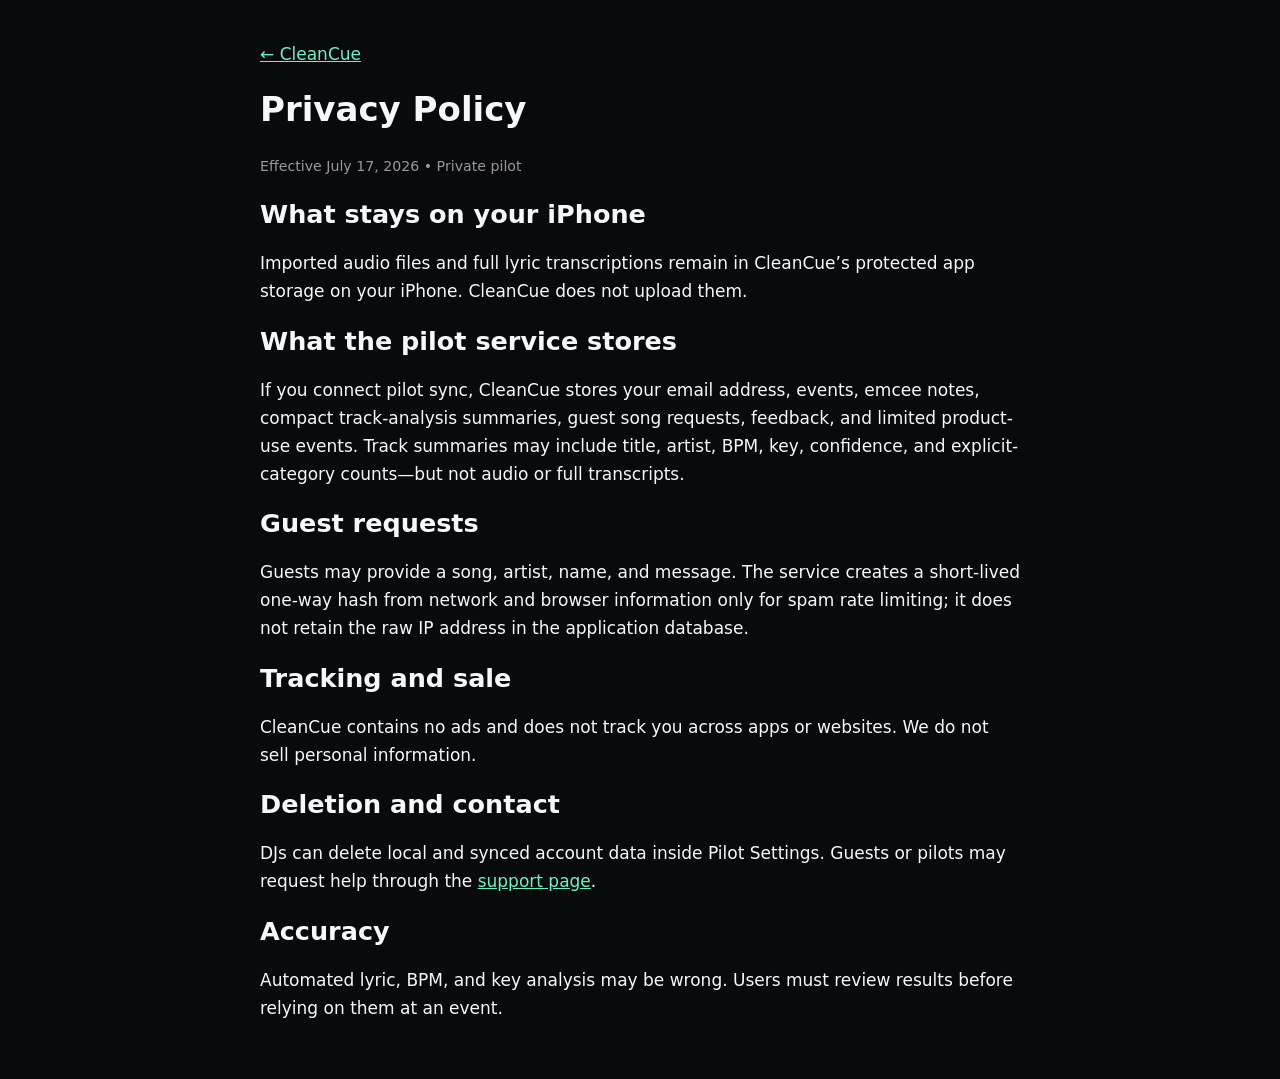
==== privacy.html @ ea178cd6 "Deploy CleanCue guest pilot" ====
<!doctype html><html lang="en"><head><meta charset="utf-8"><meta name="viewport" content="width=device-width,initial-scale=1"><meta name="theme-color" content="#090a0d"><title>Privacy • CleanCue</title><style>body{max-width:760px;margin:auto;padding:40px 22px;background:#090a0d;color:#f7f8fa;font:17px/1.65 system-ui}a{color:#6ef2c0}h1,h2{line-height:1.1}small{color:#999}</style></head><body><a href="./">← CleanCue</a><h1>Privacy Policy</h1><small>Effective July 17, 2026 • Private pilot</small><h2>What stays on your iPhone</h2><p>Imported audio files and full lyric transcriptions remain in CleanCue’s protected app storage on your iPhone. CleanCue does not upload them.</p><h2>What the pilot service stores</h2><p>If you connect pilot sync, CleanCue stores your email address, events, emcee notes, compact track-analysis summaries, guest song requests, feedback, and limited product-use events. Track summaries may include title, artist, BPM, key, confidence, and explicit-category counts—but not audio or full transcripts.</p><h2>Guest requests</h2><p>Guests may provide a song, artist, name, and message. The service creates a short-lived one-way hash from network and browser information only for spam rate limiting; it does not retain the raw IP address in the application database.</p><h2>Tracking and sale</h2><p>CleanCue contains no ads and does not track you across apps or websites. We do not sell personal information.</p><h2>Deletion and contact</h2><p>DJs can delete local and synced account data inside Pilot Settings. Guests or pilots may request help through the <a href="support.html">support page</a>.</p><h2>Accuracy</h2><p>Automated lyric, BPM, and key analysis may be wrong. Users must review results before relying on them at an event.</p></body></html>
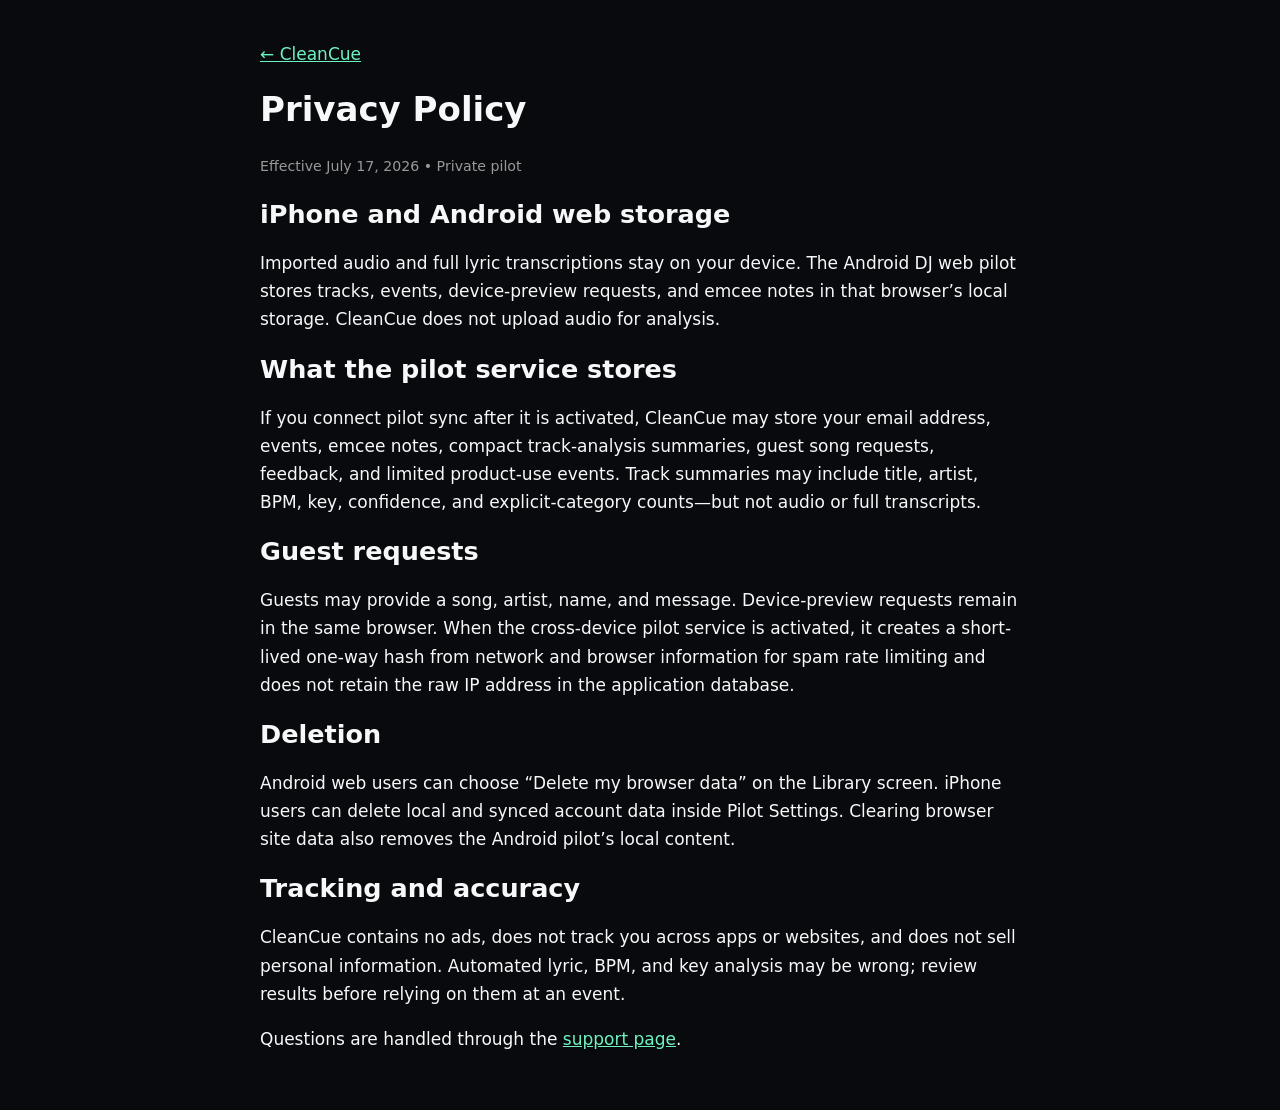
==== commit c827d599: "Launch Android DJ pilot PWA" ====
--- a/privacy.html
+++ b/privacy.html
@@ -1,2 +1,9 @@
-<!doctype html><html lang="en"><head><meta charset="utf-8"><meta name="viewport" content="width=device-width,initial-scale=1"><meta name="theme-color" content="#090a0d"><title>Privacy • CleanCue</title><style>body{max-width:760px;margin:auto;padding:40px 22px;background:#090a0d;color:#f7f8fa;font:17px/1.65 system-ui}a{color:#6ef2c0}h1,h2{line-height:1.1}small{color:#999}</style></head><body><a href="./">← CleanCue</a><h1>Privacy Policy</h1><small>Effective July 17, 2026 • Private pilot</small><h2>What stays on your iPhone</h2><p>Imported audio files and full lyric transcriptions remain in CleanCue’s protected app storage on your iPhone. CleanCue does not upload them.</p><h2>What the pilot service stores</h2><p>If you connect pilot sync, CleanCue stores your email address, events, emcee notes, compact track-analysis summaries, guest song requests, feedback, and limited product-use events. Track summaries may include title, artist, BPM, key, confidence, and explicit-category counts—but not audio or full transcripts.</p><h2>Guest requests</h2><p>Guests may provide a song, artist, name, and message. The service creates a short-lived one-way hash from network and browser information only for spam rate limiting; it does not retain the raw IP address in the application database.</p><h2>Tracking and sale</h2><p>CleanCue contains no ads and does not track you across apps or websites. We do not sell personal information.</p><h2>Deletion and contact</h2><p>DJs can delete local and synced account data inside Pilot Settings. Guests or pilots may request help through the <a href="support.html">support page</a>.</p><h2>Accuracy</h2><p>Automated lyric, BPM, and key analysis may be wrong. Users must review results before relying on them at an event.</p></body></html>
-
+<!doctype html>
+<html lang="en"><head><meta charset="utf-8"><meta name="viewport" content="width=device-width,initial-scale=1"><meta name="theme-color" content="#090a0d"><title>Privacy • CleanCue</title><style>body{max-width:760px;margin:auto;padding:40px 22px;background:#090a0d;color:#f7f8fa;font:17px/1.65 system-ui}a{color:#6ef2c0}h1,h2{line-height:1.1}small{color:#999}</style></head>
+<body><a href="./">← CleanCue</a><h1>Privacy Policy</h1><small>Effective July 17, 2026 • Private pilot</small>
+<h2>iPhone and Android web storage</h2><p>Imported audio and full lyric transcriptions stay on your device. The Android DJ web pilot stores tracks, events, device-preview requests, and emcee notes in that browser’s local storage. CleanCue does not upload audio for analysis.</p>
+<h2>What the pilot service stores</h2><p>If you connect pilot sync after it is activated, CleanCue may store your email address, events, emcee notes, compact track-analysis summaries, guest song requests, feedback, and limited product-use events. Track summaries may include title, artist, BPM, key, confidence, and explicit-category counts—but not audio or full transcripts.</p>
+<h2>Guest requests</h2><p>Guests may provide a song, artist, name, and message. Device-preview requests remain in the same browser. When the cross-device pilot service is activated, it creates a short-lived one-way hash from network and browser information for spam rate limiting and does not retain the raw IP address in the application database.</p>
+<h2>Deletion</h2><p>Android web users can choose “Delete my browser data” on the Library screen. iPhone users can delete local and synced account data inside Pilot Settings. Clearing browser site data also removes the Android pilot’s local content.</p>
+<h2>Tracking and accuracy</h2><p>CleanCue contains no ads, does not track you across apps or websites, and does not sell personal information. Automated lyric, BPM, and key analysis may be wrong; review results before relying on them at an event.</p>
+<p>Questions are handled through the <a href="support.html">support page</a>.</p></body></html>
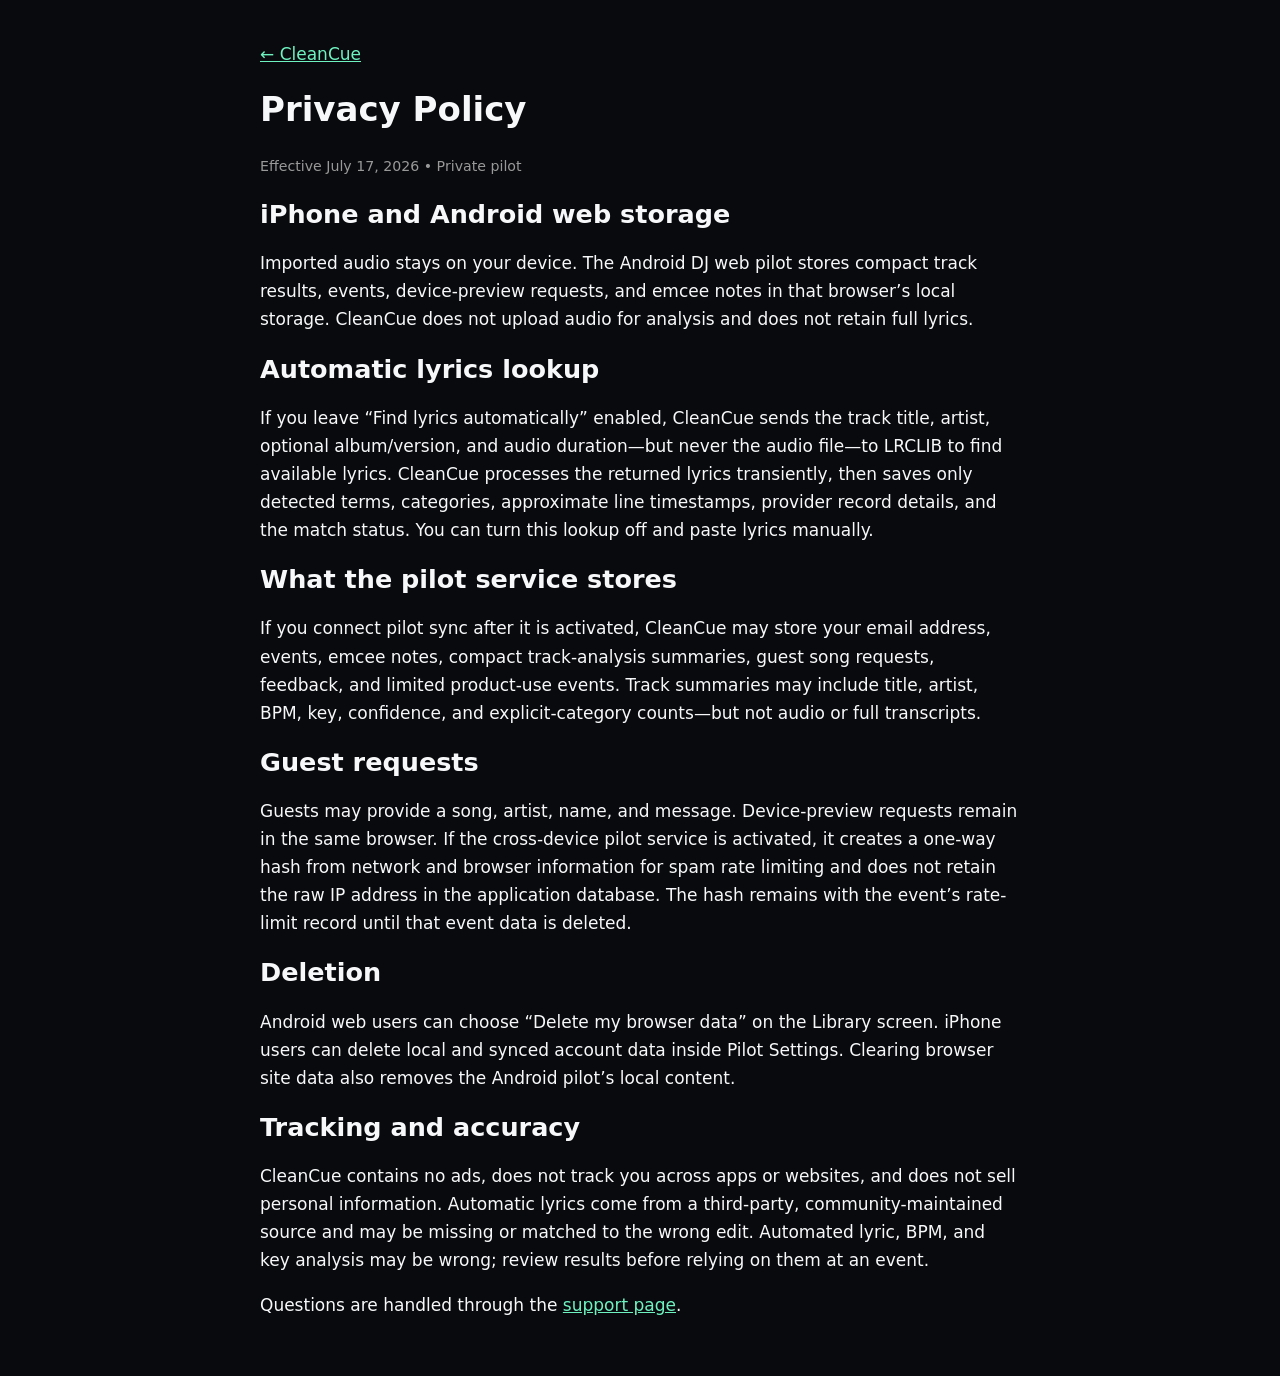
==== commit 06c0ae5c: "Ship automatic lyrics DJ workflow" ====
--- a/privacy.html
+++ b/privacy.html
@@ -1,9 +1,10 @@
 <!doctype html>
 <html lang="en"><head><meta charset="utf-8"><meta name="viewport" content="width=device-width,initial-scale=1"><meta name="theme-color" content="#090a0d"><title>Privacy • CleanCue</title><style>body{max-width:760px;margin:auto;padding:40px 22px;background:#090a0d;color:#f7f8fa;font:17px/1.65 system-ui}a{color:#6ef2c0}h1,h2{line-height:1.1}small{color:#999}</style></head>
 <body><a href="./">← CleanCue</a><h1>Privacy Policy</h1><small>Effective July 17, 2026 • Private pilot</small>
-<h2>iPhone and Android web storage</h2><p>Imported audio and full lyric transcriptions stay on your device. The Android DJ web pilot stores tracks, events, device-preview requests, and emcee notes in that browser’s local storage. CleanCue does not upload audio for analysis.</p>
+<h2>iPhone and Android web storage</h2><p>Imported audio stays on your device. The Android DJ web pilot stores compact track results, events, device-preview requests, and emcee notes in that browser’s local storage. CleanCue does not upload audio for analysis and does not retain full lyrics.</p>
+<h2>Automatic lyrics lookup</h2><p>If you leave “Find lyrics automatically” enabled, CleanCue sends the track title, artist, optional album/version, and audio duration—but never the audio file—to LRCLIB to find available lyrics. CleanCue processes the returned lyrics transiently, then saves only detected terms, categories, approximate line timestamps, provider record details, and the match status. You can turn this lookup off and paste lyrics manually.</p>
 <h2>What the pilot service stores</h2><p>If you connect pilot sync after it is activated, CleanCue may store your email address, events, emcee notes, compact track-analysis summaries, guest song requests, feedback, and limited product-use events. Track summaries may include title, artist, BPM, key, confidence, and explicit-category counts—but not audio or full transcripts.</p>
-<h2>Guest requests</h2><p>Guests may provide a song, artist, name, and message. Device-preview requests remain in the same browser. When the cross-device pilot service is activated, it creates a short-lived one-way hash from network and browser information for spam rate limiting and does not retain the raw IP address in the application database.</p>
+<h2>Guest requests</h2><p>Guests may provide a song, artist, name, and message. Device-preview requests remain in the same browser. If the cross-device pilot service is activated, it creates a one-way hash from network and browser information for spam rate limiting and does not retain the raw IP address in the application database. The hash remains with the event’s rate-limit record until that event data is deleted.</p>
 <h2>Deletion</h2><p>Android web users can choose “Delete my browser data” on the Library screen. iPhone users can delete local and synced account data inside Pilot Settings. Clearing browser site data also removes the Android pilot’s local content.</p>
-<h2>Tracking and accuracy</h2><p>CleanCue contains no ads, does not track you across apps or websites, and does not sell personal information. Automated lyric, BPM, and key analysis may be wrong; review results before relying on them at an event.</p>
+<h2>Tracking and accuracy</h2><p>CleanCue contains no ads, does not track you across apps or websites, and does not sell personal information. Automatic lyrics come from a third-party, community-maintained source and may be missing or matched to the wrong edit. Automated lyric, BPM, and key analysis may be wrong; review results before relying on them at an event.</p>
 <p>Questions are handled through the <a href="support.html">support page</a>.</p></body></html>
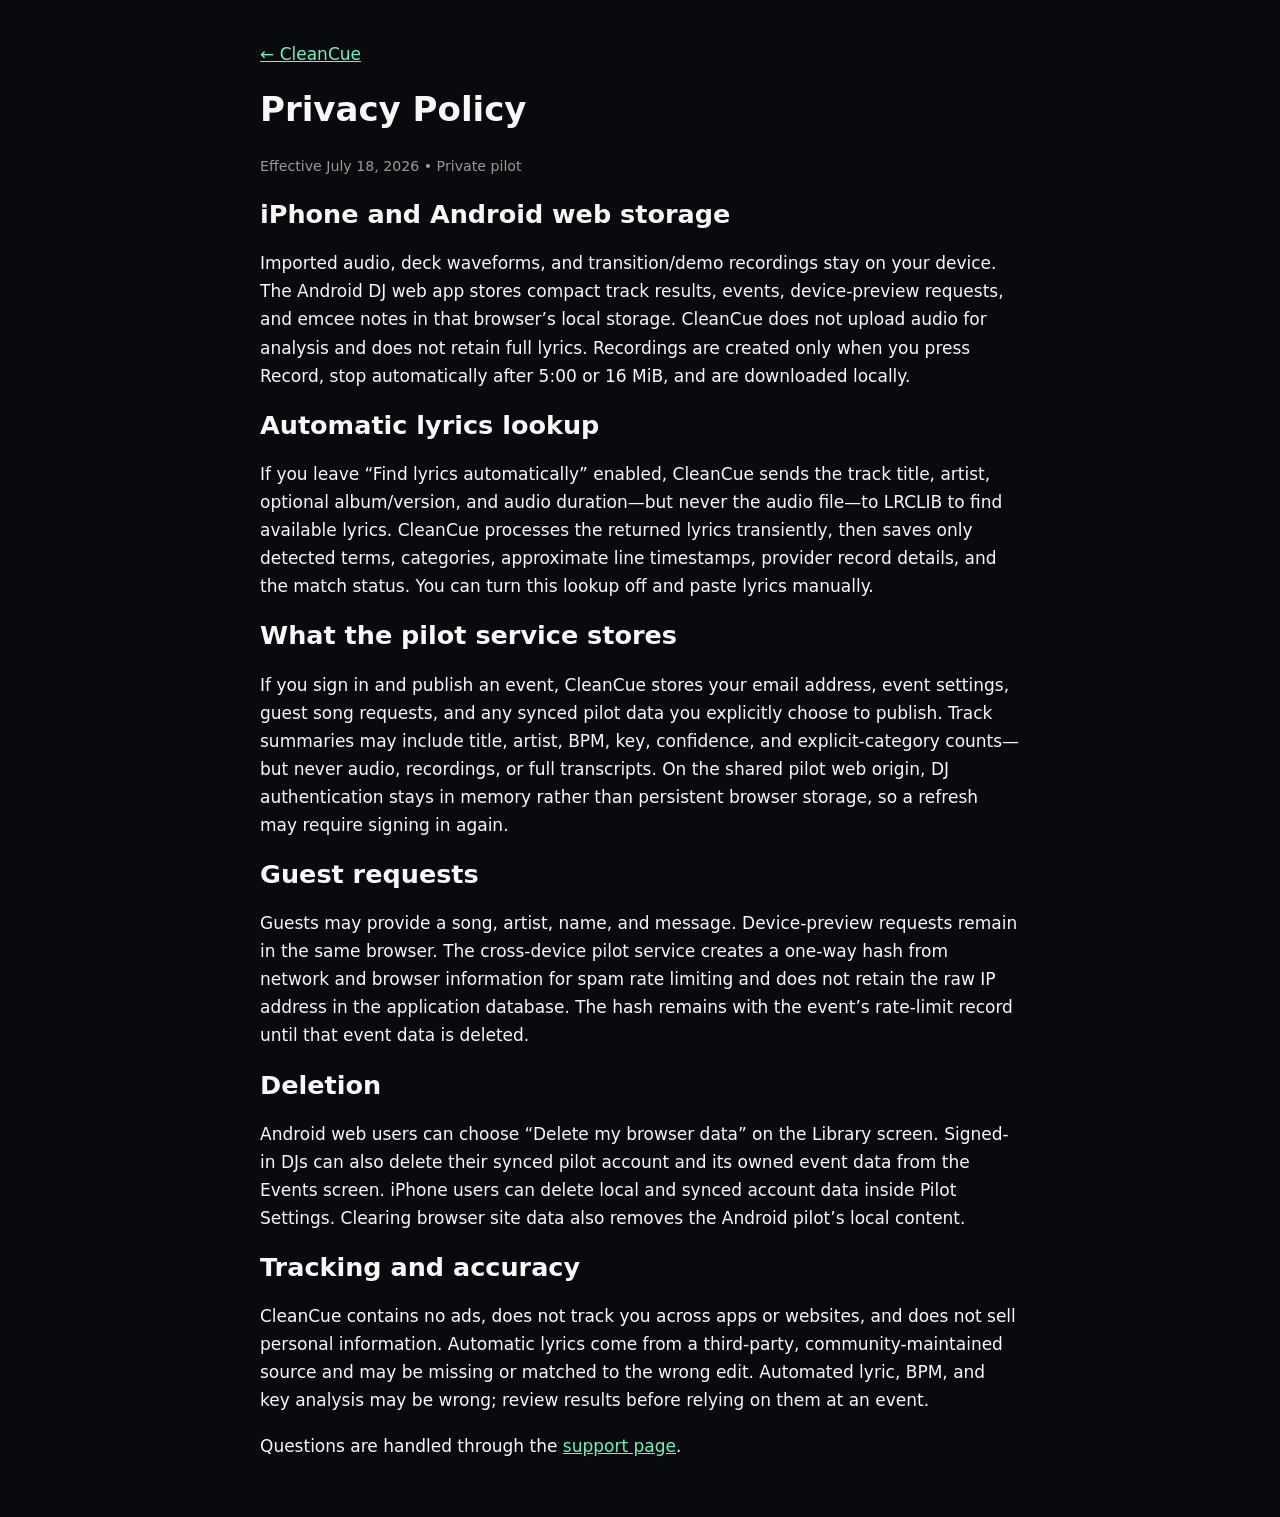
==== commit 7093770d: "Launch live two-deck DJ console" ====
--- a/privacy.html
+++ b/privacy.html
@@ -1,10 +1,10 @@
 <!doctype html>
 <html lang="en"><head><meta charset="utf-8"><meta name="viewport" content="width=device-width,initial-scale=1"><meta name="theme-color" content="#090a0d"><title>Privacy • CleanCue</title><style>body{max-width:760px;margin:auto;padding:40px 22px;background:#090a0d;color:#f7f8fa;font:17px/1.65 system-ui}a{color:#6ef2c0}h1,h2{line-height:1.1}small{color:#999}</style></head>
-<body><a href="./">← CleanCue</a><h1>Privacy Policy</h1><small>Effective July 17, 2026 • Private pilot</small>
-<h2>iPhone and Android web storage</h2><p>Imported audio stays on your device. The Android DJ web pilot stores compact track results, events, device-preview requests, and emcee notes in that browser’s local storage. CleanCue does not upload audio for analysis and does not retain full lyrics.</p>
+<body><a href="./">← CleanCue</a><h1>Privacy Policy</h1><small>Effective July 18, 2026 • Private pilot</small>
+<h2>iPhone and Android web storage</h2><p>Imported audio, deck waveforms, and transition/demo recordings stay on your device. The Android DJ web app stores compact track results, events, device-preview requests, and emcee notes in that browser’s local storage. CleanCue does not upload audio for analysis and does not retain full lyrics. Recordings are created only when you press Record, stop automatically after 5:00 or 16 MiB, and are downloaded locally.</p>
 <h2>Automatic lyrics lookup</h2><p>If you leave “Find lyrics automatically” enabled, CleanCue sends the track title, artist, optional album/version, and audio duration—but never the audio file—to LRCLIB to find available lyrics. CleanCue processes the returned lyrics transiently, then saves only detected terms, categories, approximate line timestamps, provider record details, and the match status. You can turn this lookup off and paste lyrics manually.</p>
-<h2>What the pilot service stores</h2><p>If you connect pilot sync after it is activated, CleanCue may store your email address, events, emcee notes, compact track-analysis summaries, guest song requests, feedback, and limited product-use events. Track summaries may include title, artist, BPM, key, confidence, and explicit-category counts—but not audio or full transcripts.</p>
-<h2>Guest requests</h2><p>Guests may provide a song, artist, name, and message. Device-preview requests remain in the same browser. If the cross-device pilot service is activated, it creates a one-way hash from network and browser information for spam rate limiting and does not retain the raw IP address in the application database. The hash remains with the event’s rate-limit record until that event data is deleted.</p>
-<h2>Deletion</h2><p>Android web users can choose “Delete my browser data” on the Library screen. iPhone users can delete local and synced account data inside Pilot Settings. Clearing browser site data also removes the Android pilot’s local content.</p>
+<h2>What the pilot service stores</h2><p>If you sign in and publish an event, CleanCue stores your email address, event settings, guest song requests, and any synced pilot data you explicitly choose to publish. Track summaries may include title, artist, BPM, key, confidence, and explicit-category counts—but never audio, recordings, or full transcripts. On the shared pilot web origin, DJ authentication stays in memory rather than persistent browser storage, so a refresh may require signing in again.</p>
+<h2>Guest requests</h2><p>Guests may provide a song, artist, name, and message. Device-preview requests remain in the same browser. The cross-device pilot service creates a one-way hash from network and browser information for spam rate limiting and does not retain the raw IP address in the application database. The hash remains with the event’s rate-limit record until that event data is deleted.</p>
+<h2>Deletion</h2><p>Android web users can choose “Delete my browser data” on the Library screen. Signed-in DJs can also delete their synced pilot account and its owned event data from the Events screen. iPhone users can delete local and synced account data inside Pilot Settings. Clearing browser site data also removes the Android pilot’s local content.</p>
 <h2>Tracking and accuracy</h2><p>CleanCue contains no ads, does not track you across apps or websites, and does not sell personal information. Automatic lyrics come from a third-party, community-maintained source and may be missing or matched to the wrong edit. Automated lyric, BPM, and key analysis may be wrong; review results before relying on them at an event.</p>
 <p>Questions are handled through the <a href="support.html">support page</a>.</p></body></html>
